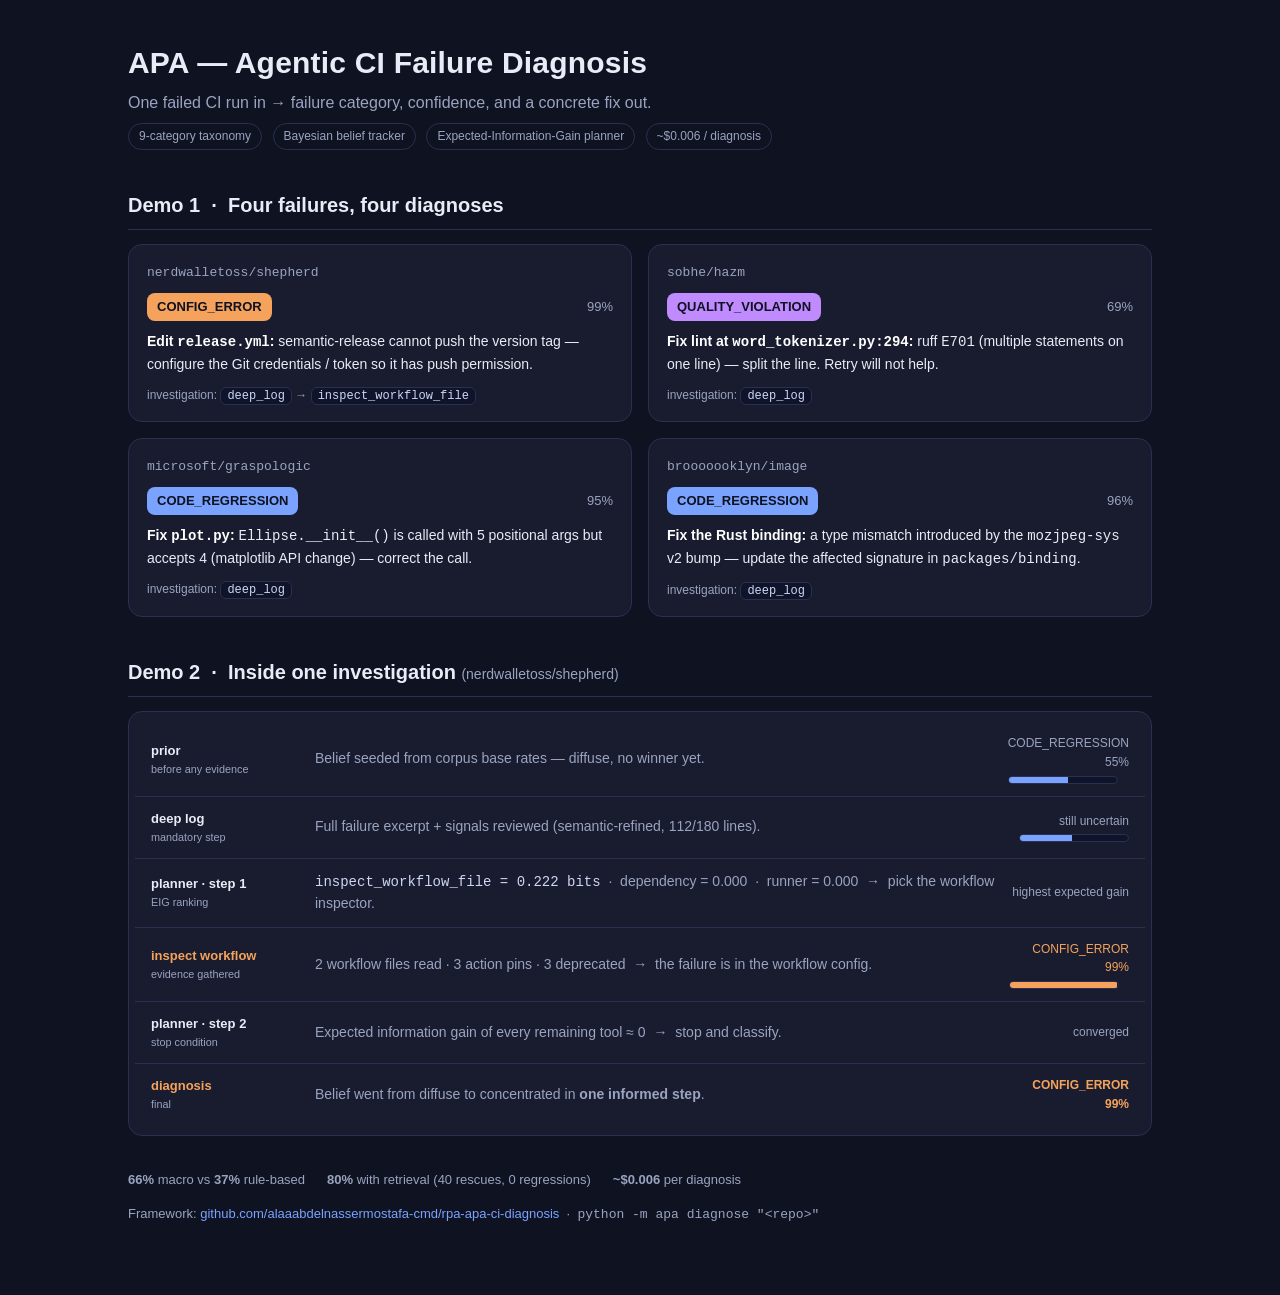
==== demo.html @ 5d1db7dd "Add visual demo page (diversity showcase + investigation trace)" ====
<!DOCTYPE html>
<html lang="en">
<head>
<meta charset="utf-8">
<meta name="viewport" content="width=device-width, initial-scale=1">
<title>APA — Agentic CI Failure Diagnosis</title>
<style>
  :root{
    --bg:#0f1220; --panel:#181c2e; --ink:#e8ecf6; --muted:#9aa4c0; --line:#2a3050;
    --code:#7aa2ff; --config:#f5a35c; --quality:#c08bff; --dep:#5ad1a0; --transient:#7f8aa8;
  }
  *{box-sizing:border-box}
  body{margin:0;background:var(--bg);color:var(--ink);
       font:16px/1.55 -apple-system,Segoe UI,Roboto,Helvetica,Arial,sans-serif;}
  .wrap{max-width:1080px;margin:0 auto;padding:40px 28px 64px}
  h1{font-size:30px;margin:0 0 4px;letter-spacing:.2px}
  .sub{color:var(--muted);margin:0 0 8px}
  .pill{display:inline-block;font-size:12px;color:var(--muted);border:1px solid var(--line);
        border-radius:999px;padding:3px 10px;margin-right:6px}
  h2{font-size:20px;margin:40px 0 14px;padding-bottom:8px;border-bottom:1px solid var(--line)}
  /* diversity grid */
  .grid{display:grid;grid-template-columns:1fr 1fr;gap:16px}
  .card{background:var(--panel);border:1px solid var(--line);border-radius:14px;padding:18px 18px 16px}
  .repo{font-family:ui-monospace,Consolas,monospace;font-size:13px;color:var(--muted);margin-bottom:10px}
  .cat{display:flex;align-items:center;gap:10px;margin-bottom:10px}
  .badge{font-weight:700;font-size:13px;padding:4px 10px;border-radius:8px;color:#0f1220}
  .b-code{background:var(--code)} .b-config{background:var(--config)}
  .b-quality{background:var(--quality)} .b-dep{background:var(--dep)}
  .conf{margin-left:auto;font-variant-numeric:tabular-nums;color:var(--muted);font-size:13px}
  .fix{font-size:14px;color:var(--ink)}
  .fix b{color:#fff}
  .tools{margin-top:10px;font-size:12px;color:var(--muted)}
  .tools code{background:#10142a;border:1px solid var(--line);border-radius:6px;padding:1px 6px;color:#cdd6f4}
  /* trace timeline */
  .trace{background:var(--panel);border:1px solid var(--line);border-radius:14px;padding:10px 6px}
  .row{display:grid;grid-template-columns:150px 1fr 120px;gap:14px;align-items:center;
       padding:12px 16px;border-bottom:1px solid var(--line)}
  .row:last-child{border-bottom:none}
  .stage{font-weight:600;font-size:13px}
  .stage small{display:block;color:var(--muted);font-weight:400}
  .detail{font-size:14px;color:var(--muted)}
  .detail code{color:#cdd6f4}
  .belief{justify-self:end;text-align:right;font-variant-numeric:tabular-nums}
  .bar{height:8px;border-radius:5px;background:#10142a;border:1px solid var(--line);overflow:hidden;margin-top:4px;width:110px}
  .bar > i{display:block;height:100%}
  .top{font-size:12px;color:var(--muted)}
  .win .stage{color:var(--config)}
  .foot{margin-top:34px;color:var(--muted);font-size:13px}
  .foot a{color:var(--code);text-decoration:none}
  .kpis{display:flex;gap:22px;flex-wrap:wrap;margin:6px 0 0}
  .kpi b{color:#fff;font-size:18px}
</style>
</head>
<body>
<div class="wrap">

  <h1>APA — Agentic CI Failure Diagnosis</h1>
  <p class="sub">One failed CI run in &rarr; failure category, confidence, and a concrete fix out.</p>
  <div>
    <span class="pill">9-category taxonomy</span>
    <span class="pill">Bayesian belief tracker</span>
    <span class="pill">Expected-Information-Gain planner</span>
    <span class="pill">~$0.006 / diagnosis</span>
  </div>

  <h2>Demo 1 &nbsp;·&nbsp; Four failures, four diagnoses</h2>
  <div class="grid">

    <div class="card">
      <div class="repo">nerdwalletoss/shepherd</div>
      <div class="cat"><span class="badge b-config">CONFIG_ERROR</span><span class="conf">99%</span></div>
      <div class="fix"><b>Edit <code>release.yml</code>:</b> semantic-release cannot push the version
        tag — configure the Git credentials / token so it has push permission.</div>
      <div class="tools">investigation: <code>deep_log</code> &rarr; <code>inspect_workflow_file</code></div>
    </div>

    <div class="card">
      <div class="repo">sobhe/hazm</div>
      <div class="cat"><span class="badge b-quality">QUALITY_VIOLATION</span><span class="conf">69%</span></div>
      <div class="fix"><b>Fix lint at <code>word_tokenizer.py:294</code>:</b> ruff <code>E701</code>
        (multiple statements on one line) — split the line. Retry will not help.</div>
      <div class="tools">investigation: <code>deep_log</code></div>
    </div>

    <div class="card">
      <div class="repo">microsoft/graspologic</div>
      <div class="cat"><span class="badge b-code">CODE_REGRESSION</span><span class="conf">95%</span></div>
      <div class="fix"><b>Fix <code>plot.py</code>:</b> <code>Ellipse.__init__()</code> is called with
        5 positional args but accepts 4 (matplotlib API change) — correct the call.</div>
      <div class="tools">investigation: <code>deep_log</code></div>
    </div>

    <div class="card">
      <div class="repo">brooooooklyn/image</div>
      <div class="cat"><span class="badge b-code">CODE_REGRESSION</span><span class="conf">96%</span></div>
      <div class="fix"><b>Fix the Rust binding:</b> a type mismatch introduced by the
        <code>mozjpeg-sys</code> v2 bump — update the affected signature in
        <code>packages/binding</code>.</div>
      <div class="tools">investigation: <code>deep_log</code></div>
    </div>

  </div>

  <h2>Demo 2 &nbsp;·&nbsp; Inside one investigation <span style="color:var(--muted);font-size:14px;font-weight:400">(nerdwalletoss/shepherd)</span></h2>
  <div class="trace">

    <div class="row">
      <div class="stage">prior<small>before any evidence</small></div>
      <div class="detail">Belief seeded from corpus base rates — diffuse, no winner yet.</div>
      <div class="belief"><div class="top">CODE_REGRESSION 55%</div><div class="bar"><i style="width:55%;background:var(--code)"></i></div></div>
    </div>

    <div class="row">
      <div class="stage">deep&nbsp;log<small>mandatory step</small></div>
      <div class="detail">Full failure excerpt + signals reviewed (semantic-refined, 112/180 lines).</div>
      <div class="belief"><div class="top">still uncertain</div><div class="bar"><i style="width:48%;background:var(--code)"></i></div></div>
    </div>

    <div class="row">
      <div class="stage">planner&nbsp;·&nbsp;step 1<small>EIG ranking</small></div>
      <div class="detail"><code>inspect_workflow_file = 0.222 bits</code> &nbsp;·&nbsp;
        dependency = 0.000 &nbsp;·&nbsp; runner = 0.000 &nbsp;&rarr;&nbsp; pick the workflow inspector.</div>
      <div class="belief"><div class="top">highest expected gain</div></div>
    </div>

    <div class="row win">
      <div class="stage">inspect&nbsp;workflow<small>evidence gathered</small></div>
      <div class="detail">2 workflow files read · 3 action pins · 3 deprecated &nbsp;&rarr;&nbsp; the failure is in the workflow config.</div>
      <div class="belief"><div class="top" style="color:var(--config)">CONFIG_ERROR 99%</div><div class="bar"><i style="width:99%;background:var(--config)"></i></div></div>
    </div>

    <div class="row">
      <div class="stage">planner&nbsp;·&nbsp;step 2<small>stop condition</small></div>
      <div class="detail">Expected information gain of every remaining tool &asymp; 0 &nbsp;&rarr;&nbsp; stop and classify.</div>
      <div class="belief"><div class="top">converged</div></div>
    </div>

    <div class="row win">
      <div class="stage">diagnosis<small>final</small></div>
      <div class="detail">Belief went from diffuse to concentrated in <b>one informed step</b>.</div>
      <div class="belief"><div class="top" style="color:var(--config)"><b>CONFIG_ERROR 99%</b></div></div>
    </div>

  </div>

  <div class="foot">
    <div class="kpis">
      <div><b>66%</b> macro vs <b>37%</b> rule-based</div>
      <div><b>80%</b> with retrieval (40 rescues, 0 regressions)</div>
      <div><b>~$0.006</b> per diagnosis</div>
    </div>
    <p style="margin-top:14px">Framework: <a href="https://github.com/alaaabdelnassermostafa-cmd/rpa-apa-ci-diagnosis">github.com/alaaabdelnassermostafa-cmd/rpa-apa-ci-diagnosis</a>
       &nbsp;·&nbsp; <code>python -m apa diagnose "&lt;repo&gt;"</code></p>
  </div>

</div>
</body>
</html>
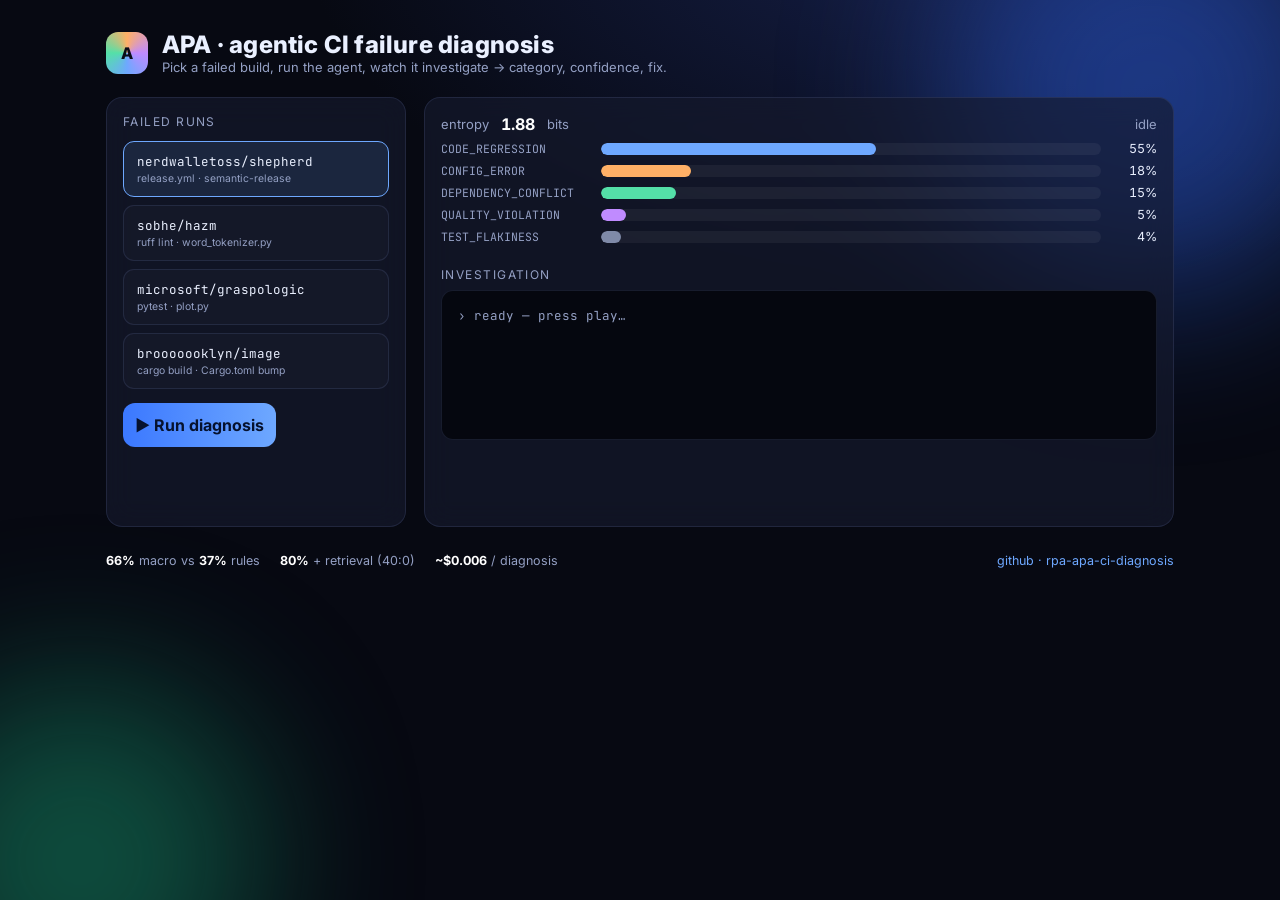
==== commit 770150ae: "Animated interactive demo: live agent investigation" ====
--- a/demo.html
+++ b/demo.html
@@ -3,156 +3,223 @@
 <head>
 <meta charset="utf-8">
 <meta name="viewport" content="width=device-width, initial-scale=1">
-<title>APA — Agentic CI Failure Diagnosis</title>
+<title>APA · live CI failure diagnosis</title>
+<link rel="preconnect" href="https://fonts.googleapis.com">
+<link href="https://fonts.googleapis.com/css2?family=Inter:wght@400;500;600;700;800&family=JetBrains+Mono:wght@400;500;700&display=swap" rel="stylesheet">
 <style>
-  :root{
-    --bg:#0f1220; --panel:#181c2e; --ink:#e8ecf6; --muted:#9aa4c0; --line:#2a3050;
-    --code:#7aa2ff; --config:#f5a35c; --quality:#c08bff; --dep:#5ad1a0; --transient:#7f8aa8;
-  }
-  *{box-sizing:border-box}
-  body{margin:0;background:var(--bg);color:var(--ink);
-       font:16px/1.55 -apple-system,Segoe UI,Roboto,Helvetica,Arial,sans-serif;}
-  .wrap{max-width:1080px;margin:0 auto;padding:40px 28px 64px}
-  h1{font-size:30px;margin:0 0 4px;letter-spacing:.2px}
-  .sub{color:var(--muted);margin:0 0 8px}
-  .pill{display:inline-block;font-size:12px;color:var(--muted);border:1px solid var(--line);
-        border-radius:999px;padding:3px 10px;margin-right:6px}
-  h2{font-size:20px;margin:40px 0 14px;padding-bottom:8px;border-bottom:1px solid var(--line)}
-  /* diversity grid */
-  .grid{display:grid;grid-template-columns:1fr 1fr;gap:16px}
-  .card{background:var(--panel);border:1px solid var(--line);border-radius:14px;padding:18px 18px 16px}
-  .repo{font-family:ui-monospace,Consolas,monospace;font-size:13px;color:var(--muted);margin-bottom:10px}
-  .cat{display:flex;align-items:center;gap:10px;margin-bottom:10px}
-  .badge{font-weight:700;font-size:13px;padding:4px 10px;border-radius:8px;color:#0f1220}
-  .b-code{background:var(--code)} .b-config{background:var(--config)}
-  .b-quality{background:var(--quality)} .b-dep{background:var(--dep)}
-  .conf{margin-left:auto;font-variant-numeric:tabular-nums;color:var(--muted);font-size:13px}
-  .fix{font-size:14px;color:var(--ink)}
-  .fix b{color:#fff}
-  .tools{margin-top:10px;font-size:12px;color:var(--muted)}
-  .tools code{background:#10142a;border:1px solid var(--line);border-radius:6px;padding:1px 6px;color:#cdd6f4}
-  /* trace timeline */
-  .trace{background:var(--panel);border:1px solid var(--line);border-radius:14px;padding:10px 6px}
-  .row{display:grid;grid-template-columns:150px 1fr 120px;gap:14px;align-items:center;
-       padding:12px 16px;border-bottom:1px solid var(--line)}
-  .row:last-child{border-bottom:none}
-  .stage{font-weight:600;font-size:13px}
-  .stage small{display:block;color:var(--muted);font-weight:400}
-  .detail{font-size:14px;color:var(--muted)}
-  .detail code{color:#cdd6f4}
-  .belief{justify-self:end;text-align:right;font-variant-numeric:tabular-nums}
-  .bar{height:8px;border-radius:5px;background:#10142a;border:1px solid var(--line);overflow:hidden;margin-top:4px;width:110px}
-  .bar > i{display:block;height:100%}
-  .top{font-size:12px;color:var(--muted)}
-  .win .stage{color:var(--config)}
-  .foot{margin-top:34px;color:var(--muted);font-size:13px}
-  .foot a{color:var(--code);text-decoration:none}
-  .kpis{display:flex;gap:22px;flex-wrap:wrap;margin:6px 0 0}
-  .kpi b{color:#fff;font-size:18px}
+:root{
+  --bg:#070912; --panel:rgba(22,27,46,.66); --line:rgba(120,140,200,.16);
+  --ink:#eaf0ff; --mut:#94a0c4;
+  --code:#6ea8ff; --config:#ffb066; --quality:#c08bff; --dep:#54e0a8; --transient:#7f8aa8;
+  --grad: conic-gradient(from 180deg,#6ea8ff,#54e0a8,#ffb066,#c08bff,#6ea8ff);
+}
+*{box-sizing:border-box}
+html,body{margin:0;height:100%}
+body{background:radial-gradient(1200px 700px at 75% -10%,#16204a 0%,var(--bg) 55%) fixed;
+  color:var(--ink);font-family:Inter,system-ui,sans-serif;overflow-x:hidden}
+.orb{position:fixed;border-radius:50%;filter:blur(80px);opacity:.5;z-index:0;animation:float 14s ease-in-out infinite}
+.orb1{width:420px;height:420px;background:#2b5bd7;top:-120px;right:-80px}
+.orb2{width:360px;height:360px;background:#16916a;bottom:-140px;left:-100px;animation-delay:-6s}
+@keyframes float{50%{transform:translateY(40px)}}
+.wrap{position:relative;z-index:1;max-width:1120px;margin:0 auto;padding:30px 26px 70px}
+header{display:flex;align-items:center;gap:14px;margin-bottom:6px}
+.logo{width:42px;height:42px;border-radius:12px;background:var(--grad);display:grid;place-items:center;
+  font-weight:800;color:#0a0d18;animation:spin 9s linear infinite}
+@keyframes spin{to{transform:rotate(360deg)}}
+h1{font-size:24px;margin:0;font-weight:800;letter-spacing:.2px}
+.tag{color:var(--mut);font-size:13px;margin:0}
+.cols{display:grid;grid-template-columns:300px 1fr;gap:18px;margin-top:22px}
+@media(max-width:860px){.cols{grid-template-columns:1fr}}
+.card{background:var(--panel);border:1px solid var(--line);border-radius:16px;padding:16px;
+  backdrop-filter:blur(14px);-webkit-backdrop-filter:blur(14px)}
+.h{font-size:12px;letter-spacing:.12em;text-transform:uppercase;color:var(--mut);margin:0 0 12px}
+.case{display:flex;flex-direction:column;gap:8px}
+.case button{all:unset;cursor:pointer;border:1px solid var(--line);border-radius:11px;padding:11px 13px;
+  font-family:JetBrains Mono,monospace;font-size:12.5px;color:var(--ink);transition:.18s;background:rgba(255,255,255,.02)}
+.case button:hover{border-color:#3b78ff;transform:translateX(3px)}
+.case button.active{border-color:#6ea8ff;background:rgba(110,168,255,.12)}
+.case button small{display:block;color:var(--mut);font-family:Inter;margin-top:2px}
+.run{all:unset;cursor:pointer;margin-top:14px;text-align:center;display:block;
+  background:linear-gradient(90deg,#3b78ff,#6ea8ff);color:#06122e;font-weight:700;
+  padding:12px;border-radius:12px;transition:.18s}
+.run:hover{filter:brightness(1.08)}
+.run:disabled{opacity:.5;cursor:default}
+.stage{min-height:430px;display:flex;flex-direction:column;gap:16px}
+/* console */
+.console{font-family:JetBrains Mono,monospace;font-size:12.5px;line-height:1.7;
+  background:#05070f;border:1px solid var(--line);border-radius:12px;padding:14px 16px;min-height:150px;color:#cdd6f4}
+.console .ln{opacity:0;transform:translateY(4px);animation:rise .25s forwards}
+@keyframes rise{to{opacity:1;transform:none}}
+.console .mut{color:var(--mut)}
+.console .ok{color:var(--dep)} .console .pick{color:#ffd479}
+/* beliefs */
+.belief{display:grid;grid-template-columns:150px 1fr 46px;gap:10px;align-items:center;margin:7px 0;font-size:12.5px}
+.belief .nm{font-family:JetBrains Mono,monospace;color:var(--mut);font-size:11.5px}
+.belief .track{height:12px;background:rgba(255,255,255,.05);border-radius:7px;overflow:hidden}
+.belief .fill{height:100%;width:0;border-radius:7px;transition:width .9s cubic-bezier(.2,.8,.2,1)}
+.belief .pct{text-align:right;font-variant-numeric:tabular-nums;color:var(--ink)}
+.meter{display:flex;align-items:center;gap:12px;margin-bottom:4px}
+.meter .e{font-size:13px;color:var(--mut)}
+.meter b{color:#fff;font-variant-numeric:tabular-nums}
+/* eig */
+.eig{display:flex;flex-wrap:wrap;gap:8px}
+.chip{font-family:JetBrains Mono,monospace;font-size:11.5px;border:1px solid var(--line);
+  border-radius:9px;padding:6px 10px;color:var(--mut);transition:.3s}
+.chip.win{border-color:#ffd479;color:#ffd479;box-shadow:0 0 0 1px #ffd47955, 0 0 22px #ffd47933;transform:scale(1.04)}
+/* verdict */
+.verdict{display:none;align-items:center;gap:18px;padding:6px 2px}
+.verdict.show{display:flex;animation:pop .5s cubic-bezier(.2,1.3,.4,1)}
+@keyframes pop{from{opacity:0;transform:scale(.9)}}
+.ring{width:96px;height:96px;border-radius:50%;display:grid;place-items:center;flex:none;
+  background:conic-gradient(var(--rc) calc(var(--p)*1%), rgba(255,255,255,.07) 0)}
+.ring i{width:78px;height:78px;border-radius:50%;background:#0a0d18;display:grid;place-items:center;
+  font-weight:800;font-size:20px;font-variant-numeric:tabular-nums}
+.vbody .cat{font-weight:800;font-size:20px;letter-spacing:.3px}
+.vbody .fix{color:var(--mut);font-size:14px;margin-top:6px;max-width:560px}
+.vbody .fix b{color:#fff}
+.foot{margin-top:26px;color:var(--mut);font-size:12.5px;display:flex;gap:20px;flex-wrap:wrap;align-items:center}
+.foot b{color:#fff}
+.foot a{color:var(--code);text-decoration:none}
+.cur::after{content:"▋";color:#6ea8ff;animation:bl 1s steps(2) infinite}
+@keyframes bl{50%{opacity:0}}
 </style>
 </head>
 <body>
+<div class="orb orb1"></div><div class="orb orb2"></div>
 <div class="wrap">
-
-  <h1>APA — Agentic CI Failure Diagnosis</h1>
-  <p class="sub">One failed CI run in &rarr; failure category, confidence, and a concrete fix out.</p>
-  <div>
-    <span class="pill">9-category taxonomy</span>
-    <span class="pill">Bayesian belief tracker</span>
-    <span class="pill">Expected-Information-Gain planner</span>
-    <span class="pill">~$0.006 / diagnosis</span>
+  <header>
+    <div class="logo">A</div>
+    <div>
+      <h1>APA · agentic CI failure diagnosis</h1>
+      <p class="tag">Pick a failed build, run the agent, watch it investigate &rarr; category, confidence, fix.</p>
+    </div>
+  </header>
+
+  <div class="cols">
+    <div class="card">
+      <p class="h">failed runs</p>
+      <div class="case" id="cases"></div>
+      <button class="run" id="run">▶ Run diagnosis</button>
+    </div>
+
+    <div class="card stage">
+      <div>
+        <div class="meter"><span class="e">entropy</span><b id="ent">3.17</b><span class="e">bits</span>
+          <span class="e" style="margin-left:auto" id="phase">idle</span></div>
+        <div id="beliefs"></div>
+      </div>
+      <div>
+        <p class="h" style="margin-bottom:8px">investigation</p>
+        <div class="console" id="con"><span class="mut">› select a run and press play…</span></div>
+      </div>
+      <div class="eig" id="eig"></div>
+      <div class="verdict" id="verdict">
+        <div class="ring" id="ring"><i id="ringn">0%</i></div>
+        <div class="vbody"><div class="cat" id="vcat"></div><div class="fix" id="vfix"></div></div>
+      </div>
+    </div>
   </div>
 
-  <h2>Demo 1 &nbsp;·&nbsp; Four failures, four diagnoses</h2>
-  <div class="grid">
-
-    <div class="card">
-      <div class="repo">nerdwalletoss/shepherd</div>
-      <div class="cat"><span class="badge b-config">CONFIG_ERROR</span><span class="conf">99%</span></div>
-      <div class="fix"><b>Edit <code>release.yml</code>:</b> semantic-release cannot push the version
-        tag — configure the Git credentials / token so it has push permission.</div>
-      <div class="tools">investigation: <code>deep_log</code> &rarr; <code>inspect_workflow_file</code></div>
-    </div>
-
-    <div class="card">
-      <div class="repo">sobhe/hazm</div>
-      <div class="cat"><span class="badge b-quality">QUALITY_VIOLATION</span><span class="conf">69%</span></div>
-      <div class="fix"><b>Fix lint at <code>word_tokenizer.py:294</code>:</b> ruff <code>E701</code>
-        (multiple statements on one line) — split the line. Retry will not help.</div>
-      <div class="tools">investigation: <code>deep_log</code></div>
-    </div>
-
-    <div class="card">
-      <div class="repo">microsoft/graspologic</div>
-      <div class="cat"><span class="badge b-code">CODE_REGRESSION</span><span class="conf">95%</span></div>
-      <div class="fix"><b>Fix <code>plot.py</code>:</b> <code>Ellipse.__init__()</code> is called with
-        5 positional args but accepts 4 (matplotlib API change) — correct the call.</div>
-      <div class="tools">investigation: <code>deep_log</code></div>
-    </div>
-
-    <div class="card">
-      <div class="repo">brooooooklyn/image</div>
-      <div class="cat"><span class="badge b-code">CODE_REGRESSION</span><span class="conf">96%</span></div>
-      <div class="fix"><b>Fix the Rust binding:</b> a type mismatch introduced by the
-        <code>mozjpeg-sys</code> v2 bump — update the affected signature in
-        <code>packages/binding</code>.</div>
-      <div class="tools">investigation: <code>deep_log</code></div>
-    </div>
-
+  <div class="foot">
+    <span><b>66%</b> macro vs <b>37%</b> rules</span>
+    <span><b>80%</b> + retrieval (40:0)</span>
+    <span><b>~$0.006</b> / diagnosis</span>
+    <span style="margin-left:auto"><a href="https://github.com/alaaabdelnassermostafa-cmd/rpa-apa-ci-diagnosis">github · rpa-apa-ci-diagnosis</a></span>
   </div>
-
-  <h2>Demo 2 &nbsp;·&nbsp; Inside one investigation <span style="color:var(--muted);font-size:14px;font-weight:400">(nerdwalletoss/shepherd)</span></h2>
-  <div class="trace">
-
-    <div class="row">
-      <div class="stage">prior<small>before any evidence</small></div>
-      <div class="detail">Belief seeded from corpus base rates — diffuse, no winner yet.</div>
-      <div class="belief"><div class="top">CODE_REGRESSION 55%</div><div class="bar"><i style="width:55%;background:var(--code)"></i></div></div>
-    </div>
-
-    <div class="row">
-      <div class="stage">deep&nbsp;log<small>mandatory step</small></div>
-      <div class="detail">Full failure excerpt + signals reviewed (semantic-refined, 112/180 lines).</div>
-      <div class="belief"><div class="top">still uncertain</div><div class="bar"><i style="width:48%;background:var(--code)"></i></div></div>
-    </div>
-
-    <div class="row">
-      <div class="stage">planner&nbsp;·&nbsp;step 1<small>EIG ranking</small></div>
-      <div class="detail"><code>inspect_workflow_file = 0.222 bits</code> &nbsp;·&nbsp;
-        dependency = 0.000 &nbsp;·&nbsp; runner = 0.000 &nbsp;&rarr;&nbsp; pick the workflow inspector.</div>
-      <div class="belief"><div class="top">highest expected gain</div></div>
-    </div>
-
-    <div class="row win">
-      <div class="stage">inspect&nbsp;workflow<small>evidence gathered</small></div>
-      <div class="detail">2 workflow files read · 3 action pins · 3 deprecated &nbsp;&rarr;&nbsp; the failure is in the workflow config.</div>
-      <div class="belief"><div class="top" style="color:var(--config)">CONFIG_ERROR 99%</div><div class="bar"><i style="width:99%;background:var(--config)"></i></div></div>
-    </div>
-
-    <div class="row">
-      <div class="stage">planner&nbsp;·&nbsp;step 2<small>stop condition</small></div>
-      <div class="detail">Expected information gain of every remaining tool &asymp; 0 &nbsp;&rarr;&nbsp; stop and classify.</div>
-      <div class="belief"><div class="top">converged</div></div>
-    </div>
-
-    <div class="row win">
-      <div class="stage">diagnosis<small>final</small></div>
-      <div class="detail">Belief went from diffuse to concentrated in <b>one informed step</b>.</div>
-      <div class="belief"><div class="top" style="color:var(--config)"><b>CONFIG_ERROR 99%</b></div></div>
-    </div>
-
-  </div>
-
-  <div class="foot">
-    <div class="kpis">
-      <div><b>66%</b> macro vs <b>37%</b> rule-based</div>
-      <div><b>80%</b> with retrieval (40 rescues, 0 regressions)</div>
-      <div><b>~$0.006</b> per diagnosis</div>
-    </div>
-    <p style="margin-top:14px">Framework: <a href="https://github.com/alaaabdelnassermostafa-cmd/rpa-apa-ci-diagnosis">github.com/alaaabdelnassermostafa-cmd/rpa-apa-ci-diagnosis</a>
-       &nbsp;·&nbsp; <code>python -m apa diagnose "&lt;repo&gt;"</code></p>
-  </div>
-
 </div>
+
+<script>
+const COLORS={CODE_REGRESSION:'#6ea8ff',CONFIG_ERROR:'#ffb066',QUALITY_VIOLATION:'#c08bff',
+  DEPENDENCY_CONFLICT:'#54e0a8',TEST_FLAKINESS:'#7f8aa8',INFRA_INCOMPATIBILITY:'#7f8aa8',
+  ENV_FLAKINESS:'#7f8aa8',CASCADE_FAILURE:'#7f8aa8',TOOLING_ARTIFACT:'#7f8aa8'};
+const PRIOR={CODE_REGRESSION:.55,CONFIG_ERROR:.18,DEPENDENCY_CONFLICT:.15,QUALITY_VIOLATION:.05,
+  TEST_FLAKINESS:.04,ENV_FLAKINESS:.03};
+const entropy=b=>(-Object.values(b).reduce((s,p)=>p>0?s+p*Math.log2(p):s,0)).toFixed(2);
+const norm=b=>{let s=Object.values(b).reduce((a,c)=>a+c,0);let o={};for(k in b)o[k]=b[k]/s;return o;};
+
+const CASES=[
+ {id:'shepherd',repo:'nerdwalletoss/shepherd',sub:'release.yml · semantic-release',
+  log:[['› run #351 — push to main',''],
+       ['##[error] semantic-release cannot push the version tag','mut'],
+       ['  code: EGITNOPERMISSION  (missing push permission / repositoryUrl)','mut']],
+  belief1:{CONFIG_ERROR:.34,CODE_REGRESSION:.40,DEPENDENCY_CONFLICT:.12,ENV_FLAKINESS:.08,QUALITY_VIOLATION:.06},
+  eig:[['inspect_workflow_file',0.222,true],['inspect_dependency_changes',0.000],['inspect_runner_environment',0.000]],
+  toolline:['↳ inspect_workflow_file — 2 files read · 3 action pins · 3 deprecated','ok'],
+  final:{cat:'CONFIG_ERROR',p:99,fix:'<b>Edit .github/workflows/release.yml</b> — give semantic-release push permission (configure the Git token / credentials).'}},
+
+ {id:'hazm',repo:'sobhe/hazm',sub:'ruff lint · word_tokenizer.py',
+  log:[['› run — pip install ruff && ruff check',''],
+       ['hazm/word_tokenizer.py:294:30: E701 Multiple statements on one line','mut'],
+       ['Found 1 error. ##[error] exit code 1','mut']],
+  final:{cat:'QUALITY_VIOLATION',p:69,fix:'<b>Fix word_tokenizer.py:294</b> — split the multi-statement line (ruff E701). A retry will not help; it is a style-gate failure.'}},
+
+ {id:'graspologic',repo:'microsoft/graspologic',sub:'pytest · plot.py',
+  log:[['› run — pytest','',],
+       ['TypeError: Ellipse.__init__() takes 4 positional arguments but 5 were given','mut'],
+       ['  graspologic/plot/plot.py:765','mut']],
+  final:{cat:'CODE_REGRESSION',p:95,fix:'<b>Fix plot.py:765</b> — the matplotlib API changed; call <code>Ellipse</code> with 4 positional args (pass angle as a keyword).'}},
+
+ {id:'image',repo:'brooooooklyn/image',sub:'cargo build · Cargo.toml bump',
+  log:[['› run — cargo build --release (armv7-android)',''],
+       ['error[E0308]: mismatched types — could not compile napi_rs_image','mut'],
+       ['  note: perhaps two versions of crate are in the tree','mut']],
+  belief1:{CODE_REGRESSION:.62,DEPENDENCY_CONFLICT:.30,CONFIG_ERROR:.04,ENV_FLAKINESS:.04},
+  final:{cat:'CODE_REGRESSION',p:96,fix:'<b>Fix the Rust binding</b> — the mozjpeg-sys v2 bump changed a signature; update the affected call in packages/binding.'}},
+];
+
+let active=CASES[0], running=false;
+const $=id=>document.getElementById(id);
+const wait=ms=>new Promise(r=>setTimeout(r,ms));
+
+function drawBeliefs(b){
+  const top=Object.entries(b).sort((a,c)=>c[1]-a[1]).slice(0,5);
+  $('beliefs').innerHTML=top.map(([k,v])=>`
+    <div class="belief"><span class="nm">${k}</span>
+      <div class="track"><div class="fill" style="background:${COLORS[k]||'#7f8aa8'}"></div></div>
+      <span class="pct">0%</span></div>`).join('');
+  requestAnimationFrame(()=>{
+    [...$('beliefs').children].forEach((row,i)=>{
+      row.querySelector('.fill').style.width=(top[i][1]*100)+'%';
+      let t=0,end=Math.round(top[i][1]*100),el=row.querySelector('.pct');
+      let iv=setInterval(()=>{t+=Math.max(1,Math.ceil(end/18));if(t>=end){t=end;clearInterval(iv);}el.textContent=t+'%';},35);
+    });
+  });
+  $('ent').textContent=entropy(b);
+}
+function log(txt,cls=''){const d=document.createElement('div');d.className='ln '+cls;d.innerHTML=txt;$('con').appendChild(d);$('con').scrollTop=1e9;}
+function renderCases(){
+  $('cases').innerHTML=CASES.map((c,i)=>`<button class="${i==0?'active':''}" data-i="${i}">${c.repo}<small>${c.sub}</small></button>`).join('');
+  [...$('cases').children].forEach(b=>b.onclick=()=>{if(running)return;[...$('cases').children].forEach(x=>x.classList.remove('active'));b.classList.add('active');active=CASES[+b.dataset.i];reset();});
+}
+function reset(){$('con').innerHTML='<span class="mut">› ready — press play…</span>';$('eig').innerHTML='';$('verdict').classList.remove('show');$('phase').textContent='idle';drawBeliefs(PRIOR);}
+
+async function run(){
+  if(running)return;running=true;$('run').disabled=true;$('verdict').classList.remove('show');$('eig').innerHTML='';
+  $('con').innerHTML='';const c=active;
+  $('phase').textContent='intake';drawBeliefs(PRIOR);
+  for(const [t,cls] of c.log){log(t,cls);await wait(520);}
+  $('phase').textContent='deep_log_analysis';log('↳ deep_log_analysis — full excerpt + signals reviewed','ok');await wait(700);
+  drawBeliefs(norm(c.belief1||{[c.final.cat]:.7,CODE_REGRESSION:.18,CONFIG_ERROR:.12}));await wait(900);
+  if(c.eig){
+    $('phase').textContent='planner · EIG';
+    $('eig').innerHTML=c.eig.map(([n,v,w])=>`<span class="chip ${w?'win':''}">${n} · ${v.toFixed(3)} bits</span>`).join('');
+    log('↳ planner picks the highest expected-information-gain tool','pick');await wait(900);
+    log(c.toolline[0],c.toolline[1]);await wait(700);
+  }
+  // converge to final
+  const fb={};fb[c.final.cat]=c.final.p/100;let rest=(1-c.final.p/100);
+  ['CODE_REGRESSION','DEPENDENCY_CONFLICT','CONFIG_ERROR'].filter(x=>x!=c.final.cat).forEach((x,i)=>fb[x]=rest*(i==0?.6:.4));
+  $('phase').textContent='converged';drawBeliefs(fb);await wait(900);
+  log('↳ remaining tools offer ~0 information gain → stop & classify','mut');await wait(600);
+  // verdict
+  const rc=COLORS[c.final.cat];
+  $('ring').style.setProperty('--rc',rc);$('ring').style.setProperty('--p',c.final.p);
+  $('vcat').textContent=c.final.cat;$('vcat').style.color=rc;$('vfix').innerHTML=c.final.fix;
+  $('verdict').classList.add('show');
+  let t=0,el=$('ringn');let iv=setInterval(()=>{t+=3;if(t>=c.final.p){t=c.final.p;clearInterval(iv);}el.textContent=t+'%';},22);
+  $('phase').textContent='done';running=false;$('run').disabled=false;
+}
+renderCases();reset();$('run').onclick=run;
+</script>
 </body>
 </html>
